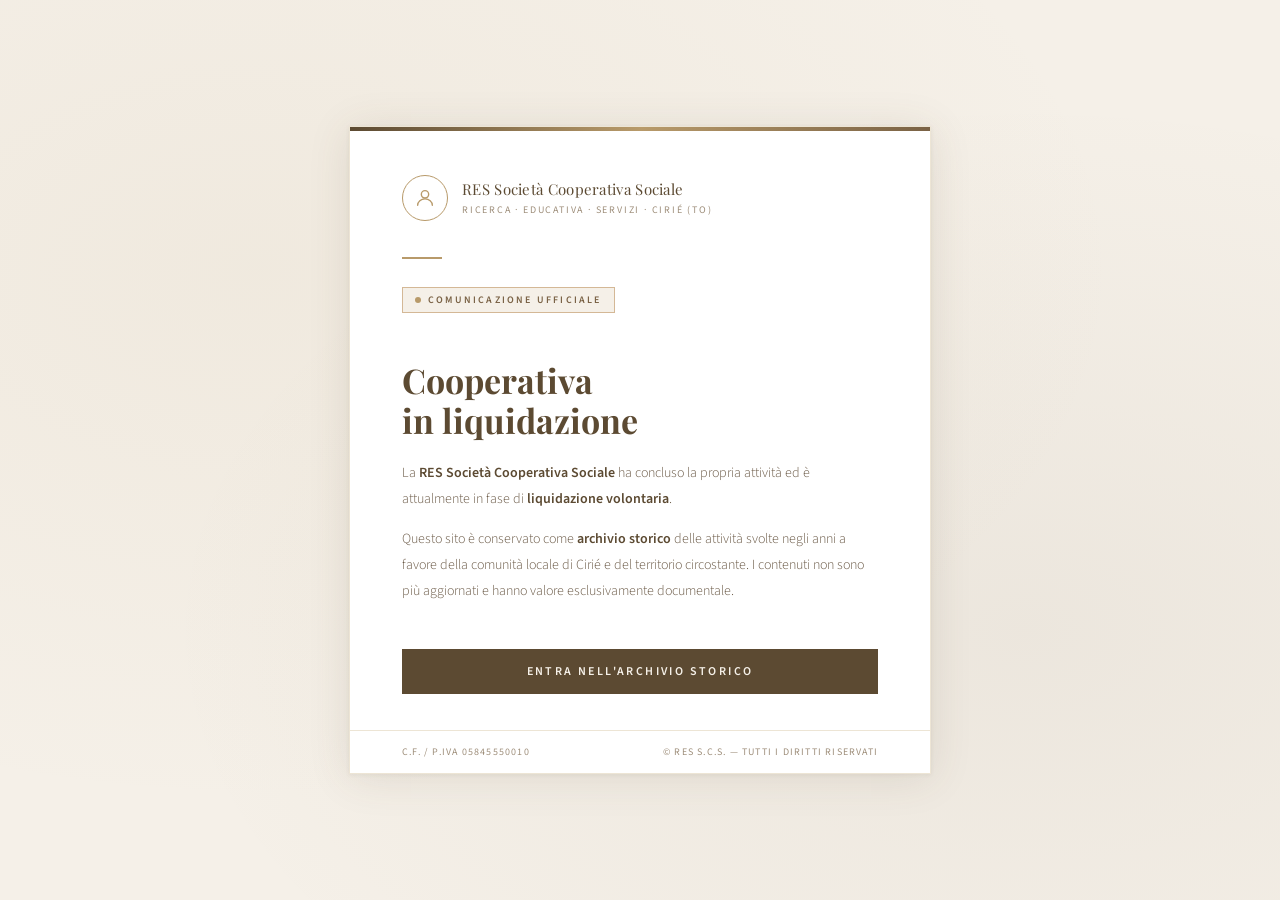
==== index.html @ 7092dd10 "Add files via upload inserito avviso di liquidazione" ====
<!DOCTYPE html>
<html lang="it">
  <head>
    <meta content="text/html; charset=utf-8" http-equiv="content-type">
    <title>RES Società Cooperativa Sociale</title>
    <meta name="viewport" content="width=device-width, initial-scale=0.65">
    <link href="stile.css" rel="stylesheet" type="text/css">
    <meta content="Ricerca Educativa Servizio Società Cooperativa Sociale. CIRIE' via delle ginestre, 1. Servizi educativi a favore di persone disabili." name="description">
    <meta content="coop torino canavese" name="keywords">
    <link rel="icon" href="/img/favicon.ico">
    <link href="https://fonts.googleapis.com/css2?family=Playfair+Display:wght@400;700&family=Source+Sans+3:wght@300;400;600&display=swap" rel="stylesheet"/>
    <style>
      :root {
        --brown:     #5c4a32;
        --brown-mid: #7a6245;
        --gold:      #b89a6a;
        --gold-light:#d4b896;
        --cream:     #f5f0e8;
        --cream-dark:#ede5d5;
        --muted:     #9e8e7a;
      }

      #splash {
        position: fixed;
        inset: 0;
        z-index: 9999;
        display: flex;
        align-items: center;
        justify-content: center;
        background: var(--cream);
        transition: opacity 0.8s ease, visibility 0.8s ease;
      }

      #splash::before {
        content: '';
        position: absolute;
        inset: 0;
        background-image:
          radial-gradient(ellipse at 20% 30%, rgba(180,155,110,0.08) 0%, transparent 60%),
          radial-gradient(ellipse at 80% 70%, rgba(92,74,50,0.06) 0%, transparent 60%);
        pointer-events: none;
      }

      #splash.hidden {
        opacity: 0;
        visibility: hidden;
        pointer-events: none;
      }

      .splash-card {
        position: relative;
        z-index: 2;
        width: min(580px, 92vw);
        background: white;
        border: 1px solid var(--cream-dark);
        box-shadow: 0 4px 40px rgba(92,74,50,0.12), 0 1px 4px rgba(92,74,50,0.08);
        animation: fadeIn 0.9s cubic-bezier(0.16, 1, 0.3, 1) both;
        font-family: 'Source Sans 3', sans-serif;
      }

      @keyframes fadeIn {
        from { opacity: 0; transform: translateY(24px); }
        to   { opacity: 1; transform: translateY(0); }
      }

      .card-topline {
        height: 4px;
        background: linear-gradient(90deg, var(--brown), var(--gold), var(--brown-mid));
      }

      .card-body {
        padding: 44px 52px 36px;
        box-sizing: border-box;
      }

      .card-logo {
        display: flex;
        align-items: center;
        gap: 14px;
        margin-bottom: 36px;
      }

      .card-logo-icon {
        width: 44px;
        height: 44px;
        border: 1.5px solid var(--gold);
        border-radius: 50%;
        display: flex;
        align-items: center;
        justify-content: center;
        flex-shrink: 0;
      }

      .card-logo-icon svg { width: 22px; height: 22px; }

      .card-logo-name {
        font-family: 'Playfair Display', serif;
        font-size: 15px;
        color: var(--brown);
        letter-spacing: 0.02em;
        line-height: 1.3;
      }

      .card-logo-sub {
        font-size: 10px;
        letter-spacing: 0.18em;
        text-transform: uppercase;
        color: var(--muted);
        margin-top: 3px;
      }

      .s-divider {
        width: 40px;
        height: 1.5px;
        background: var(--gold);
        margin-bottom: 28px;
      }

      .badge {
        display: inline-flex;
        align-items: center;
        gap: 7px;
        font-size: 10px;
        font-weight: 600;
        letter-spacing: 0.22em;
        text-transform: uppercase;
        color: var(--brown-mid);
        background: var(--cream);
        border: 1px solid var(--gold-light);
        padding: 5px 12px;
        margin-bottom: 24px;
      }

      .badge-dot {
        width: 6px; height: 6px;
        border-radius: 50%;
        background: var(--gold);
        animation: pulse 2.5s ease-in-out infinite;
      }

      @keyframes pulse {
        0%,100% { opacity: 1; }
        50%      { opacity: 0.3; }
      }

      .card-title {
        font-family: 'Playfair Display', serif;
        font-size: clamp(26px, 5vw, 34px);
        line-height: 1.2;
        color: var(--brown);
        margin-bottom: 20px;
      }

      .card-text {
        font-size: 14px;
        font-weight: 300;
        line-height: 1.85;
        color: #6b5a47;
        margin-bottom: 12px;
      }

      .card-text strong {
        font-weight: 600;
        color: var(--brown);
      }

      .card-btn {
        width: 100%;
        padding: 14px;
        background: var(--brown);
        color: var(--cream);
        border: none;
        font-family: 'Source Sans 3', sans-serif;
        font-size: 12px;
        font-weight: 600;
        letter-spacing: 0.2em;
        text-transform: uppercase;
        cursor: pointer;
        transition: background 0.2s;
        margin-top: 32px;
        box-sizing: border-box;
      }

      .card-btn:hover { background: var(--brown-mid); }
      .card-btn:active { transform: scale(0.99); }

      .card-footer {
        border-top: 1px solid var(--cream-dark);
        padding: 14px 52px;
        display: flex;
        justify-content: space-between;
        align-items: center;
        flex-wrap: wrap;
        gap: 6px;
      }

      .card-footer span {
        font-size: 10px;
        letter-spacing: 0.12em;
        color: var(--muted);
        text-transform: uppercase;
        font-family: 'Source Sans 3', sans-serif;
      }
    </style>
  </head>
  <body leftmargin="0" topmargin="0" style="background-color: rgb(127, 211, 0);" marginheight="0" marginwidth="0">

    <!-- ══════════════════════ SPLASH ══════════════════════ -->
    <div id="splash">
      <div class="splash-card">

        <div class="card-topline"></div>

        <div class="card-body">

          <div class="card-logo">
            <div class="card-logo-icon">
              <svg viewBox="0 0 24 24" fill="none" stroke="#b89a6a" stroke-width="1.5" stroke-linecap="round" stroke-linejoin="round">
                <circle cx="12" cy="8" r="4"/>
                <path d="M4 20c0-4 3.6-7 8-7s8 3 8 7"/>
              </svg>
            </div>
            <div>
              <div class="card-logo-name">RES Società Cooperativa Sociale</div>
              <div class="card-logo-sub">Ricerca · Educativa · Servizi · Cirié (TO)</div>
            </div>
          </div>

          <div class="s-divider"></div>

          <div class="badge">
            <span class="badge-dot"></span>
            Comunicazione ufficiale
          </div>

          <h1 class="card-title">Cooperativa<br/>in liquidazione</h1>

          <p class="card-text">
            La <strong>RES Società Cooperativa Sociale</strong> ha concluso la propria attività
            ed è attualmente in fase di <strong>liquidazione volontaria</strong>.
          </p>

          <p class="card-text">
            Questo sito è conservato come <strong>archivio storico</strong> delle attività
            svolte negli anni a favore della comunità locale di Cirié e del territorio circostante.
            I contenuti non sono più aggiornati e hanno valore esclusivamente documentale.
          </p>

          <button class="card-btn" onclick="enterSite()">
            Entra nell'archivio storico
          </button>

        </div>

        <div class="card-footer">
          <span>C.F. / P.IVA 05845550010</span>
          <span>© RES s.c.s. — Tutti i diritti riservati</span>
        </div>

      </div>
    </div>
    <!-- ════════════════════════════════════════════════════ -->

    <table class="top" border="0" cellpadding="0" cellspacing="0" width="100%">
      <tbody>
        <tr>
          <td bgcolor="#ff7417"><img src="img/res-scs.gif" alt="RES Cooperativa Sociale. Ricerca Educativa Servizi, per la comunita'&#xe0; locale" height="70" border="0" width="580"></td>
        </tr>
      </tbody>
    </table>
    <table class="centro" border="0" cellpadding="0" cellspacing="0" width="100%">
      <tbody>
        <tr>
          <td bgcolor="#002d6b"><img src="img/menu_home.gif" alt="Impresa sociale, perche' organizza, genera, coltiva, produce, socialita'" usemap="#Map" class="menuhome" height="255" border="0" width="588"></td>
        </tr>
      </tbody>
    </table>
    <map name="Map">
      <area shape="rect" coords="34,80,128,107" href="la-storia.htm" alt="la nostra storia">
      <area shape="rect" coords="441,16,560,43" href="impresa-nel-territorio.htm" alt="Impresa nel territorio">
      <area shape="rect" coords="405,84,528,107" href="impresa-del-territorio.htm" alt="Impresa del territorio: i progetti per il territorio">
      <area shape="rect" coords="447,143,554,169" href="impresa-al-territorio.htm" alt="Impresa al territorio: i servizi della cooperativa">
      <area shape="rect" coords="194,143,362,179" href="scelta-campo.htm" alt="i valori della cooperativa">
    </map>
    <table itemscope="" itemtype="http://schema.org/Organization" class="down" border="0" cellpadding="0" cellspacing="0" width="100%">
      <tbody>
        <tr>
          <td>
            <div style="text-align: left;"><a href="tel:+393703114809">Tel. <span itemprop="telephone">370 3114809</span></a>&nbsp; -&nbsp;
              e-mail: <a href="mailto:info@cooperativares.it"> <span itemprop="email">info@cooperativares.it</span></a><br>
              &nbsp;
              <meta itemprop="logo" content="http://cooperativares.it/img/logo-res.png">
              <meta itemprop="description" content="Ricerca Educativa Servizio Cooperativa Sociale. Servizi residenziali per persone disabili.">
              <br>
              <a itemprop="url" href="http://cooperativares.it"><span style="display:block;"><strong itemprop="name">RES s.c.s.</strong></span></a>
              <span itemprop="address" itemscope="" itemtype="http://schema.org/PostalAddress">
                <span itemprop="streetAddress">via delle ginestre, 1</span><br>
                <span itemprop="postalCode">10073</span> <span itemprop="addressLocality">CIRIE'</span>
                <span itemprop="addressRegion">(TO)</span>
                <meta itemprop="addressCountry" content="IT">
                <meta name="viewport" content="width=device-width">
              </span><br>
              C.F. e P. IVA: 05845550010<br>
              PEC: <a href="mailto:coopres@pec.confcooperative.it">coopres@pec.confcooperative.it</a><br>
            </div>
          </td>
        </tr>
      </tbody>
    </table>

    <script>
      function enterSite() {
        document.getElementById('splash').classList.add('hidden');
        document.body.style.overflow = 'auto';
      }
    </script>

  </body>
</html>
---- stile.css ----
.menuhome {margin-left:50px;margin-bottom:20px;}

.down { font-family: Verdana, Arial, Helvetica, sans-serif;font-size: 12px; padding: 5px;  }
.down a:link { color:#f30;font-size: 12px; font-weight:bold; }
.down a:visited { color:#000000;font-size: 12px; font-weight:bold; }
.down a:hover { color:#000000;font-size: 12px; font-weight:bold; }

.down div { margin: 5px;  }


.menu { font-family: Verdana, Arial, Helvetica, sans-serif;font-size: 12px; padding: 10px; color:#e4e4e4; }
.menu a:link { font-size: 12px; font-weight:bold;color:white;text-decoration:none; }
.menu a:visited { font-size: 12px; font-weight:bold;color:white;text-decoration:none; }
.menu a:hover { font-size: 12px; font-weight:bold;color:white;text-decoration:underline; }


.contenuti { font-family: Verdana, Arial, Helvetica, sans-serif;font-size: 12px; padding: 5px;  }
.contenuti h1 { font-family: Verdana, Arial, Helvetica, sans-serif;font-size: 13px; font-weight:bold; color:#f30; padding: 5px;  }
.contenuti { font-family: Verdana, Arial, Helvetica, sans-serif;font-size: 12px; padding: 5px;  }
.contenuti li.esterno {list-style-image:  url(img/p_rombo.gif);margin:10px 0px 0px 0px;list-style-position:outside}
.contenuti li.interno {list-style: circle; margin:0px 0px 0px 0px;list-style-position:outside}
.contenuti a:link { color:#f30; }
.contenuti a:visited { color:#f30; }
.contenuti a:hover { color:#000;text-decoration:none; }

.sommario {color:#F30;font-weight:bold;margin:4px;padding: 4px;}
.sommario a:link {color:#002D6B;font-weight:bold;margin:4px;padding: 4px;}
.sommario a:visited {color:#333333;font-weight:bold;margin:4px;padding: 4px;}
.sommario a:hover {color:#f30;font-weight:bold;margin:4px;padding: 4px;}
.sommario li {list-style: square;color:#000000;list-style-position:outside}

.box {color:#002D6B;font-weight:bold;border: 1px #f30 dotted;background-color: #f9f9f9;margin:4px;padding: 4px;}

.box2 {color:#000000;border: 1px #002D6B dotted;background-color: #ffffff;margin:4px;padding: 4px;}
.box2 h2 {font-size:12px;color:#f30;font-weight:bold;}

.citazione {width:350px;color:#002D6B;border: 1px #002D6B solid;background-color: #ffffff;margin:4px;padding: 4px;}
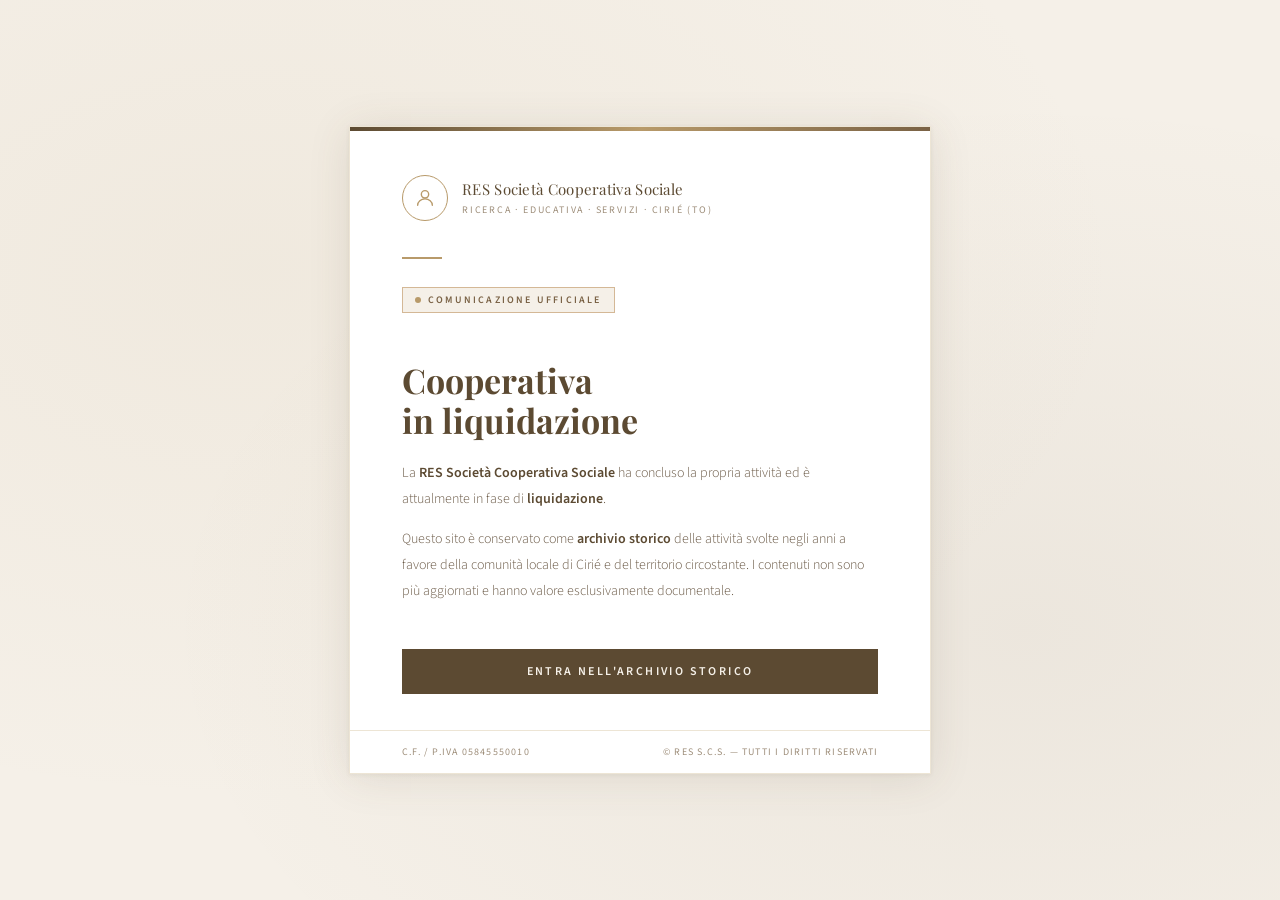
==== commit 8010e3bb: "inserito banner liquidazione" ====
--- a/index.html
+++ b/index.html
@@ -237,7 +237,7 @@
 
           <p class="card-text">
             La <strong>RES Società Cooperativa Sociale</strong> ha concluso la propria attività
-            ed è attualmente in fase di <strong>liquidazione volontaria</strong>.
+            ed è attualmente in fase di <strong>liquidazione</strong>.
           </p>
 
           <p class="card-text">
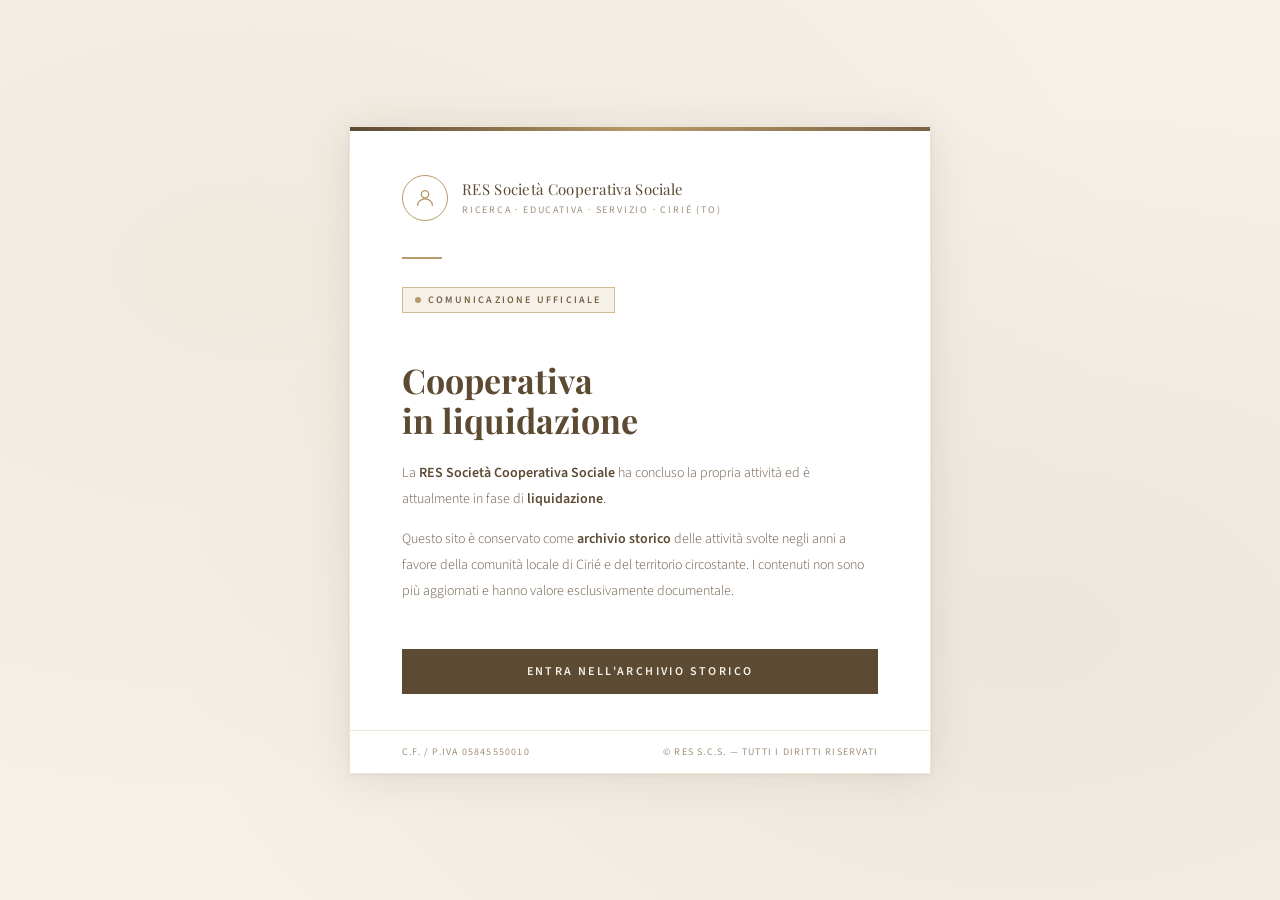
==== commit 5d1abfd4: "inserito banner iniziale per liquidazione" ====
--- a/index.html
+++ b/index.html
@@ -222,7 +222,7 @@
             </div>
             <div>
               <div class="card-logo-name">RES Società Cooperativa Sociale</div>
-              <div class="card-logo-sub">Ricerca · Educativa · Servizi · Cirié (TO)</div>
+              <div class="card-logo-sub">Ricerca · Educativa · Servizio · Cirié (TO)</div>
             </div>
           </div>
 
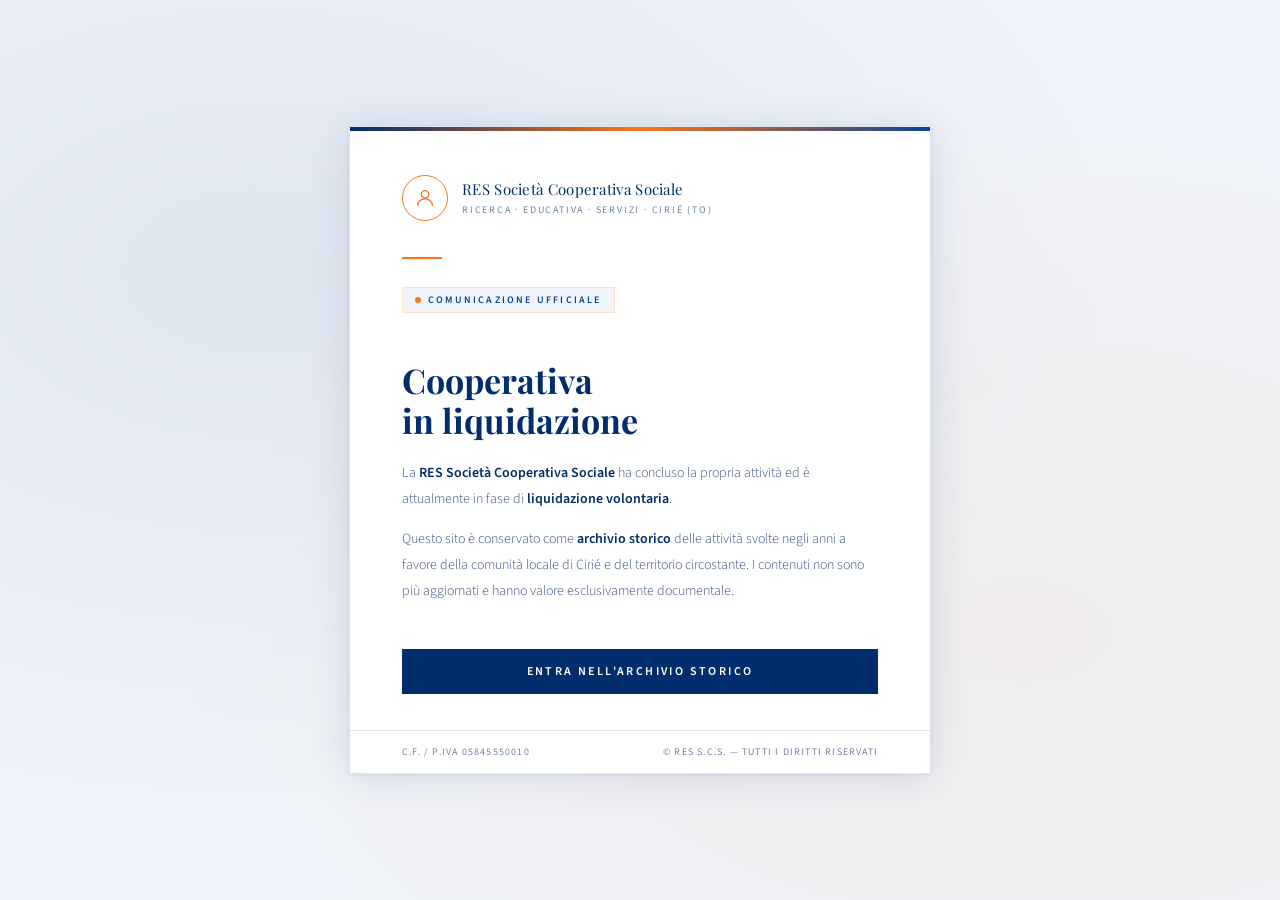
==== commit d933d635: "Add files via upload inserito banner avviso liquidazione" ====
--- a/index.html
+++ b/index.html
@@ -11,13 +11,13 @@
     <link href="https://fonts.googleapis.com/css2?family=Playfair+Display:wght@400;700&family=Source+Sans+3:wght@300;400;600&display=swap" rel="stylesheet"/>
     <style>
       :root {
-        --brown:     #5c4a32;
-        --brown-mid: #7a6245;
-        --gold:      #b89a6a;
-        --gold-light:#d4b896;
-        --cream:     #f5f0e8;
-        --cream-dark:#ede5d5;
-        --muted:     #9e8e7a;
+        --blue:      #002d6b;
+        --blue-mid:  #0a4494;
+        --orange:    #ff7417;
+        --orange-light: #ffe0c8;
+        --bg:        #f0f4fa;
+        --bg-dark:   #dce6f5;
+        --muted:     #6b82a8;
       }
 
       #splash {
@@ -27,7 +27,7 @@
         display: flex;
         align-items: center;
         justify-content: center;
-        background: var(--cream);
+        background: var(--bg);
         transition: opacity 0.8s ease, visibility 0.8s ease;
       }
 
@@ -36,8 +36,8 @@
         position: absolute;
         inset: 0;
         background-image:
-          radial-gradient(ellipse at 20% 30%, rgba(180,155,110,0.08) 0%, transparent 60%),
-          radial-gradient(ellipse at 80% 70%, rgba(92,74,50,0.06) 0%, transparent 60%);
+          radial-gradient(ellipse at 20% 30%, rgba(0,45,107,0.07) 0%, transparent 60%),
+          radial-gradient(ellipse at 80% 70%, rgba(255,116,23,0.06) 0%, transparent 60%);
         pointer-events: none;
       }
 
@@ -52,8 +52,8 @@
         z-index: 2;
         width: min(580px, 92vw);
         background: white;
-        border: 1px solid var(--cream-dark);
-        box-shadow: 0 4px 40px rgba(92,74,50,0.12), 0 1px 4px rgba(92,74,50,0.08);
+        border: 1px solid var(--bg-dark);
+        box-shadow: 0 4px 40px rgba(0,45,107,0.12), 0 1px 4px rgba(0,45,107,0.08);
         animation: fadeIn 0.9s cubic-bezier(0.16, 1, 0.3, 1) both;
         font-family: 'Source Sans 3', sans-serif;
       }
@@ -65,7 +65,7 @@
 
       .card-topline {
         height: 4px;
-        background: linear-gradient(90deg, var(--brown), var(--gold), var(--brown-mid));
+        background: linear-gradient(90deg, var(--blue), var(--orange), var(--blue-mid));
       }
 
       .card-body {
@@ -83,7 +83,7 @@
       .card-logo-icon {
         width: 44px;
         height: 44px;
-        border: 1.5px solid var(--gold);
+        border: 1.5px solid var(--orange);
         border-radius: 50%;
         display: flex;
         align-items: center;
@@ -96,7 +96,7 @@
       .card-logo-name {
         font-family: 'Playfair Display', serif;
         font-size: 15px;
-        color: var(--brown);
+        color: var(--blue);
         letter-spacing: 0.02em;
         line-height: 1.3;
       }
@@ -112,7 +112,7 @@
       .s-divider {
         width: 40px;
         height: 1.5px;
-        background: var(--gold);
+        background: var(--orange);
         margin-bottom: 28px;
       }
 
@@ -124,9 +124,9 @@
         font-weight: 600;
         letter-spacing: 0.22em;
         text-transform: uppercase;
-        color: var(--brown-mid);
-        background: var(--cream);
-        border: 1px solid var(--gold-light);
+        color: var(--blue-mid);
+        background: var(--bg);
+        border: 1px solid var(--orange-light);
         padding: 5px 12px;
         margin-bottom: 24px;
       }
@@ -134,7 +134,7 @@
       .badge-dot {
         width: 6px; height: 6px;
         border-radius: 50%;
-        background: var(--gold);
+        background: var(--orange);
         animation: pulse 2.5s ease-in-out infinite;
       }
 
@@ -147,7 +147,7 @@
         font-family: 'Playfair Display', serif;
         font-size: clamp(26px, 5vw, 34px);
         line-height: 1.2;
-        color: var(--brown);
+        color: var(--blue);
         margin-bottom: 20px;
       }
 
@@ -155,20 +155,20 @@
         font-size: 14px;
         font-weight: 300;
         line-height: 1.85;
-        color: #6b5a47;
+        color: #3a5080;
         margin-bottom: 12px;
       }
 
       .card-text strong {
         font-weight: 600;
-        color: var(--brown);
+        color: var(--blue);
       }
 
       .card-btn {
         width: 100%;
         padding: 14px;
-        background: var(--brown);
-        color: var(--cream);
+        background: var(--blue);
+        color: white;
         border: none;
         font-family: 'Source Sans 3', sans-serif;
         font-size: 12px;
@@ -181,11 +181,11 @@
         box-sizing: border-box;
       }
 
-      .card-btn:hover { background: var(--brown-mid); }
+      .card-btn:hover { background: var(--blue-mid); }
       .card-btn:active { transform: scale(0.99); }
 
       .card-footer {
-        border-top: 1px solid var(--cream-dark);
+        border-top: 1px solid var(--bg-dark);
         padding: 14px 52px;
         display: flex;
         justify-content: space-between;
@@ -215,14 +215,14 @@
 
           <div class="card-logo">
             <div class="card-logo-icon">
-              <svg viewBox="0 0 24 24" fill="none" stroke="#b89a6a" stroke-width="1.5" stroke-linecap="round" stroke-linejoin="round">
+              <svg viewBox="0 0 24 24" fill="none" stroke="#ff7417" stroke-width="1.5" stroke-linecap="round" stroke-linejoin="round">
                 <circle cx="12" cy="8" r="4"/>
                 <path d="M4 20c0-4 3.6-7 8-7s8 3 8 7"/>
               </svg>
             </div>
             <div>
               <div class="card-logo-name">RES Società Cooperativa Sociale</div>
-              <div class="card-logo-sub">Ricerca · Educativa · Servizio · Cirié (TO)</div>
+              <div class="card-logo-sub">Ricerca · Educativa · Servizi · Cirié (TO)</div>
             </div>
           </div>
 
@@ -237,7 +237,7 @@
 
           <p class="card-text">
             La <strong>RES Società Cooperativa Sociale</strong> ha concluso la propria attività
-            ed è attualmente in fase di <strong>liquidazione</strong>.
+            ed è attualmente in fase di <strong>liquidazione volontaria</strong>.
           </p>
 
           <p class="card-text">
@@ -287,7 +287,7 @@
         <tr>
           <td>
             <div style="text-align: left;"><a href="tel:+393703114809">Tel. <span itemprop="telephone">370 3114809</span></a>&nbsp; -&nbsp;
-              e-mail: <a href="mailto:info@cooperativares.it"> <span itemprop="email">info@cooperativares.it</span></a><br>
+              e-mail: <a href="/cdn-cgi/l/email-protection#6801060e07280b0707180d1a091c011e091a0d1b46011c"> <span itemprop="email"><span class="__cf_email__" data-cfemail="cfa6a1a9a08faca0a0bfaabdaebba6b9aebdaabce1a6bb">[email&#160;protected]</span></span></a><br>
               &nbsp;
               <meta itemprop="logo" content="http://cooperativares.it/img/logo-res.png">
               <meta itemprop="description" content="Ricerca Educativa Servizio Cooperativa Sociale. Servizi residenziali per persone disabili.">
@@ -301,19 +301,4 @@
                 <meta name="viewport" content="width=device-width">
               </span><br>
               C.F. e P. IVA: 05845550010<br>
-              PEC: <a href="mailto:coopres@pec.confcooperative.it">coopres@pec.confcooperative.it</a><br>
-            </div>
-          </td>
-        </tr>
-      </tbody>
-    </table>
-
-    <script>
-      function enterSite() {
-        document.getElementById('splash').classList.add('hidden');
-        document.body.style.overflow = 'auto';
-      }
-    </script>
-
-  </body>
-</html>
+              PEC: <a href="/cdn-cgi/l/email-protection#15767a7a65677066556570763b767a7b73767a7a65706774617c63703b7c61"><span class="__cf_email__" data-cfemail="50333f3f20223523102035337e333f3e36333f3f20352231243926357e3924">[email&#160;pro
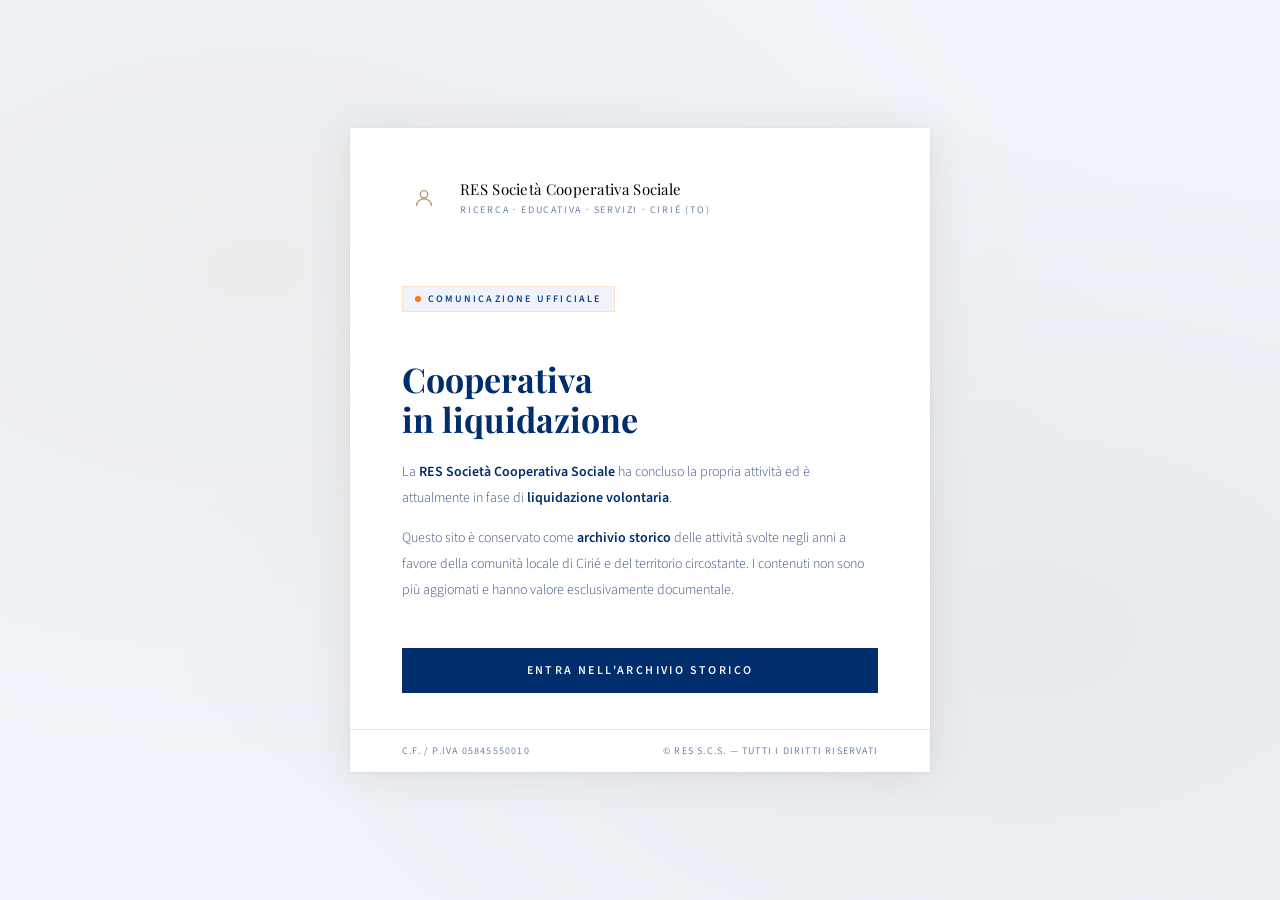
==== commit d12d1c7a: "aggiunto banner" ====
--- a/index.html
+++ b/index.html
@@ -11,13 +11,13 @@
     <link href="https://fonts.googleapis.com/css2?family=Playfair+Display:wght@400;700&family=Source+Sans+3:wght@300;400;600&display=swap" rel="stylesheet"/>
     <style>
       :root {
-        --blue:      #002d6b;
-        --blue-mid:  #0a4494;
-        --orange:    #ff7417;
-        --orange-light: #ffe0c8;
-        --bg:        #f0f4fa;
-        --bg-dark:   #dce6f5;
-        --muted:     #6b82a8;
+       --blue:         #002d6b;
+	   --blue-mid:     #0a4494;
+	   --orange:       #ff7417;
+	   --orange-light: #ffe0c8;
+	   --bg:           #f0f4fa;
+	   --bg-dark:      #dce6f5;
+	   --muted:        #6b82a8;
       }
 
       #splash {
@@ -36,8 +36,8 @@
         position: absolute;
         inset: 0;
         background-image:
-          radial-gradient(ellipse at 20% 30%, rgba(0,45,107,0.07) 0%, transparent 60%),
-          radial-gradient(ellipse at 80% 70%, rgba(255,116,23,0.06) 0%, transparent 60%);
+          radial-gradient(ellipse at 20% 30%, rgba(180,155,110,0.08) 0%, transparent 60%),
+          radial-gradient(ellipse at 80% 70%, rgba(92,74,50,0.06) 0%, transparent 60%);
         pointer-events: none;
       }
 
@@ -52,8 +52,8 @@
         z-index: 2;
         width: min(580px, 92vw);
         background: white;
-        border: 1px solid var(--bg-dark);
-        box-shadow: 0 4px 40px rgba(0,45,107,0.12), 0 1px 4px rgba(0,45,107,0.08);
+        border: 1px solid var(--cream-dark);
+        box-shadow: 0 4px 40px rgba(92,74,50,0.12), 0 1px 4px rgba(92,74,50,0.08);
         animation: fadeIn 0.9s cubic-bezier(0.16, 1, 0.3, 1) both;
         font-family: 'Source Sans 3', sans-serif;
       }
@@ -65,7 +65,7 @@
 
       .card-topline {
         height: 4px;
-        background: linear-gradient(90deg, var(--blue), var(--orange), var(--blue-mid));
+        background: linear-gradient(90deg, var(--brown), var(--gold), var(--brown-mid));
       }
 
       .card-body {
@@ -83,7 +83,7 @@
       .card-logo-icon {
         width: 44px;
         height: 44px;
-        border: 1.5px solid var(--orange);
+        border: 1.5px solid var(--gold);
         border-radius: 50%;
         display: flex;
         align-items: center;
@@ -96,7 +96,7 @@
       .card-logo-name {
         font-family: 'Playfair Display', serif;
         font-size: 15px;
-        color: var(--blue);
+        color: var(--brown);
         letter-spacing: 0.02em;
         line-height: 1.3;
       }
@@ -112,7 +112,7 @@
       .s-divider {
         width: 40px;
         height: 1.5px;
-        background: var(--orange);
+        background: var(--gold);
         margin-bottom: 28px;
       }
 
@@ -168,7 +168,7 @@
         width: 100%;
         padding: 14px;
         background: var(--blue);
-        color: white;
+        color: var(--bg);
         border: none;
         font-family: 'Source Sans 3', sans-serif;
         font-size: 12px;
@@ -215,7 +215,7 @@
 
           <div class="card-logo">
             <div class="card-logo-icon">
-              <svg viewBox="0 0 24 24" fill="none" stroke="#ff7417" stroke-width="1.5" stroke-linecap="round" stroke-linejoin="round">
+              <svg viewBox="0 0 24 24" fill="none" stroke="#b89a6a" stroke-width="1.5" stroke-linecap="round" stroke-linejoin="round">
                 <circle cx="12" cy="8" r="4"/>
                 <path d="M4 20c0-4 3.6-7 8-7s8 3 8 7"/>
               </svg>
@@ -287,7 +287,7 @@
         <tr>
           <td>
             <div style="text-align: left;"><a href="tel:+393703114809">Tel. <span itemprop="telephone">370 3114809</span></a>&nbsp; -&nbsp;
-              e-mail: <a href="/cdn-cgi/l/email-protection#6801060e07280b0707180d1a091c011e091a0d1b46011c"> <span itemprop="email"><span class="__cf_email__" data-cfemail="cfa6a1a9a08faca0a0bfaabdaebba6b9aebdaabce1a6bb">[email&#160;protected]</span></span></a><br>
+              e-mail: <a href="mailto:info@cooperativares.it"> <span itemprop="email">info@cooperativares.it</span></a><br>
               &nbsp;
               <meta itemprop="logo" content="http://cooperativares.it/img/logo-res.png">
               <meta itemprop="description" content="Ricerca Educativa Servizio Cooperativa Sociale. Servizi residenziali per persone disabili.">
@@ -301,4 +301,19 @@
                 <meta name="viewport" content="width=device-width">
               </span><br>
               C.F. e P. IVA: 05845550010<br>
-              PEC: <a href="/cdn-cgi/l/email-protection#15767a7a65677066556570763b767a7b73767a7a65706774617c63703b7c61"><span class="__cf_email__" data-cfemail="50333f3f20223523102035337e333f3e36333f3f20352231243926357e3924">[email&#160;pro+              PEC: <a href="mailto:coopres@pec.confcooperative.it">coopres@pec.confcooperative.it</a><br>
+            </div>
+          </td>
+        </tr>
+      </tbody>
+    </table>
+
+    <script>
+      function enterSite() {
+        document.getElementById('splash').classList.add('hidden');
+        document.body.style.overflow = 'auto';
+      }
+    </script>
+
+  </body>
+</html>
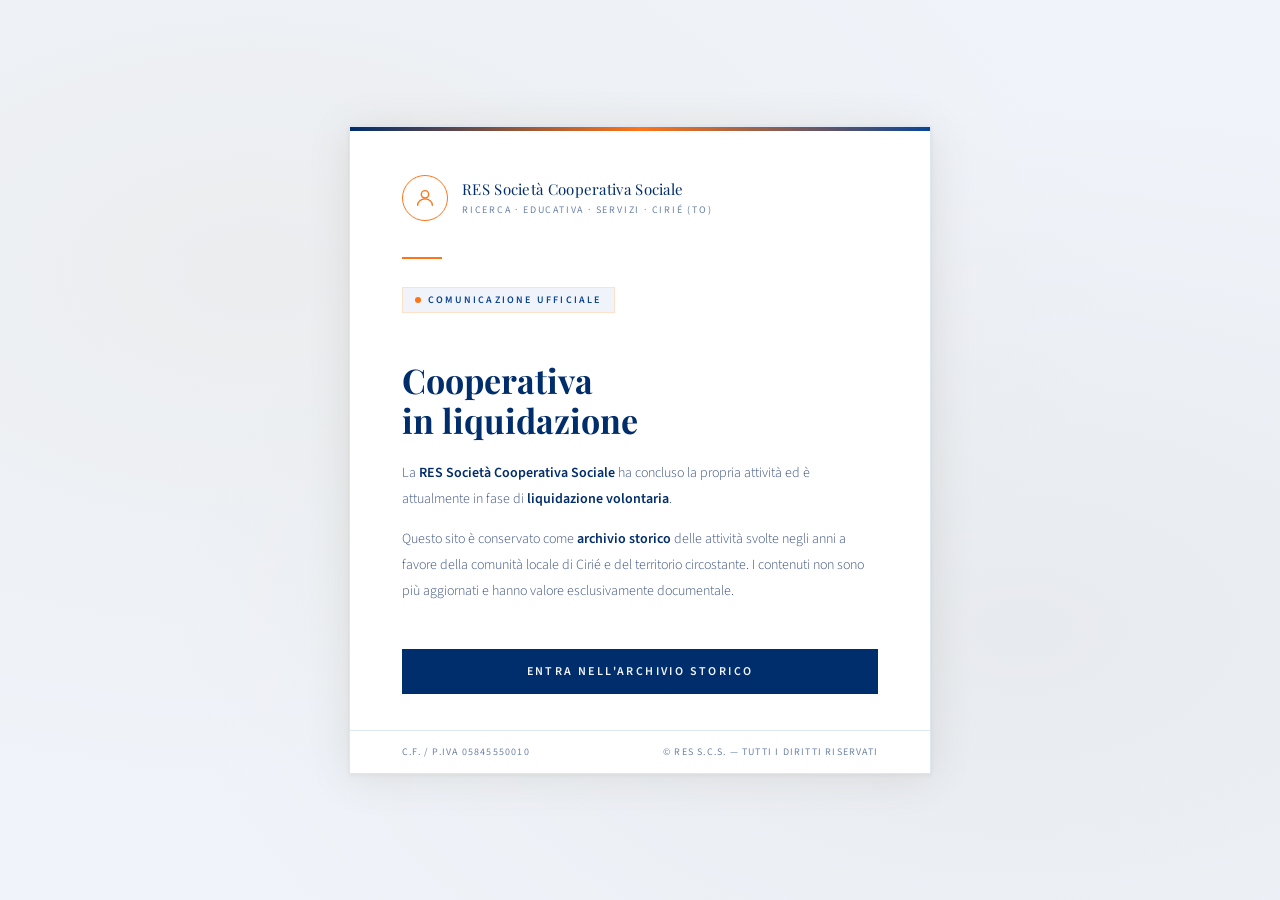
==== commit 42d2474f: "aggiunto banner liquidazione" ====
--- a/index.html
+++ b/index.html
@@ -52,7 +52,7 @@
         z-index: 2;
         width: min(580px, 92vw);
         background: white;
-        border: 1px solid var(--cream-dark);
+        border: 1px solid var(--bg-dark);
         box-shadow: 0 4px 40px rgba(92,74,50,0.12), 0 1px 4px rgba(92,74,50,0.08);
         animation: fadeIn 0.9s cubic-bezier(0.16, 1, 0.3, 1) both;
         font-family: 'Source Sans 3', sans-serif;
@@ -65,7 +65,7 @@
 
       .card-topline {
         height: 4px;
-        background: linear-gradient(90deg, var(--brown), var(--gold), var(--brown-mid));
+        background: linear-gradient(90deg, var(--blue), var(--orange), var(--blue-mid));
       }
 
       .card-body {
@@ -83,7 +83,7 @@
       .card-logo-icon {
         width: 44px;
         height: 44px;
-        border: 1.5px solid var(--gold);
+        border: 1.5px solid var(--orange);
         border-radius: 50%;
         display: flex;
         align-items: center;
@@ -96,7 +96,7 @@
       .card-logo-name {
         font-family: 'Playfair Display', serif;
         font-size: 15px;
-        color: var(--brown);
+        color: var(--blue);
         letter-spacing: 0.02em;
         line-height: 1.3;
       }
@@ -112,7 +112,7 @@
       .s-divider {
         width: 40px;
         height: 1.5px;
-        background: var(--gold);
+        background: var(--orange);
         margin-bottom: 28px;
       }
 
@@ -215,7 +215,7 @@
 
           <div class="card-logo">
             <div class="card-logo-icon">
-              <svg viewBox="0 0 24 24" fill="none" stroke="#b89a6a" stroke-width="1.5" stroke-linecap="round" stroke-linejoin="round">
+              <svg viewBox="0 0 24 24" fill="none" stroke="#ff7417" stroke-width="1.5" stroke-linecap="round" stroke-linejoin="round">
                 <circle cx="12" cy="8" r="4"/>
                 <path d="M4 20c0-4 3.6-7 8-7s8 3 8 7"/>
               </svg>
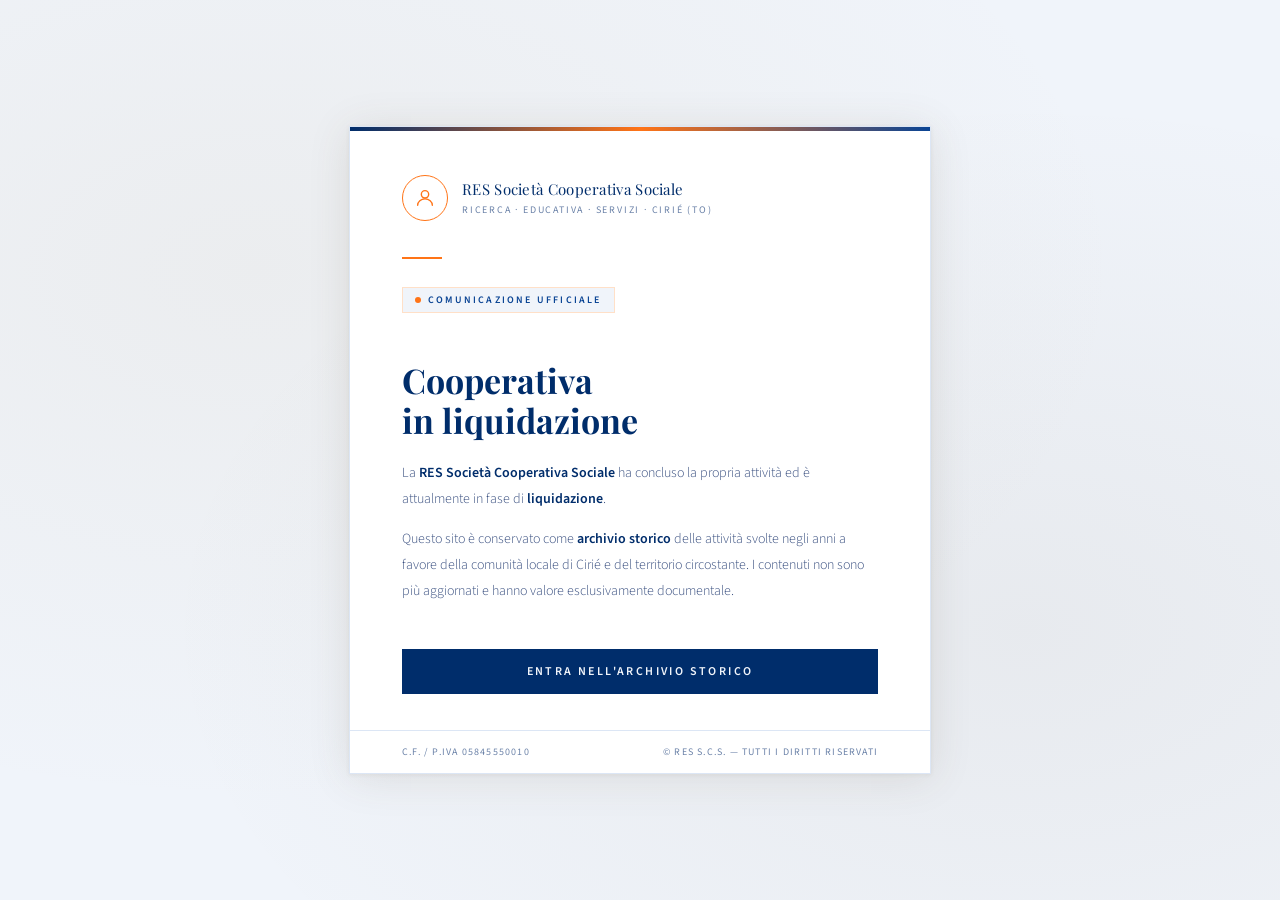
==== commit 6d37243c: "aggiunto banner liquidazione" ====
--- a/index.html
+++ b/index.html
@@ -237,7 +237,7 @@
 
           <p class="card-text">
             La <strong>RES Società Cooperativa Sociale</strong> ha concluso la propria attività
-            ed è attualmente in fase di <strong>liquidazione volontaria</strong>.
+            ed è attualmente in fase di <strong>liquidazione</strong>.
           </p>
 
           <p class="card-text">
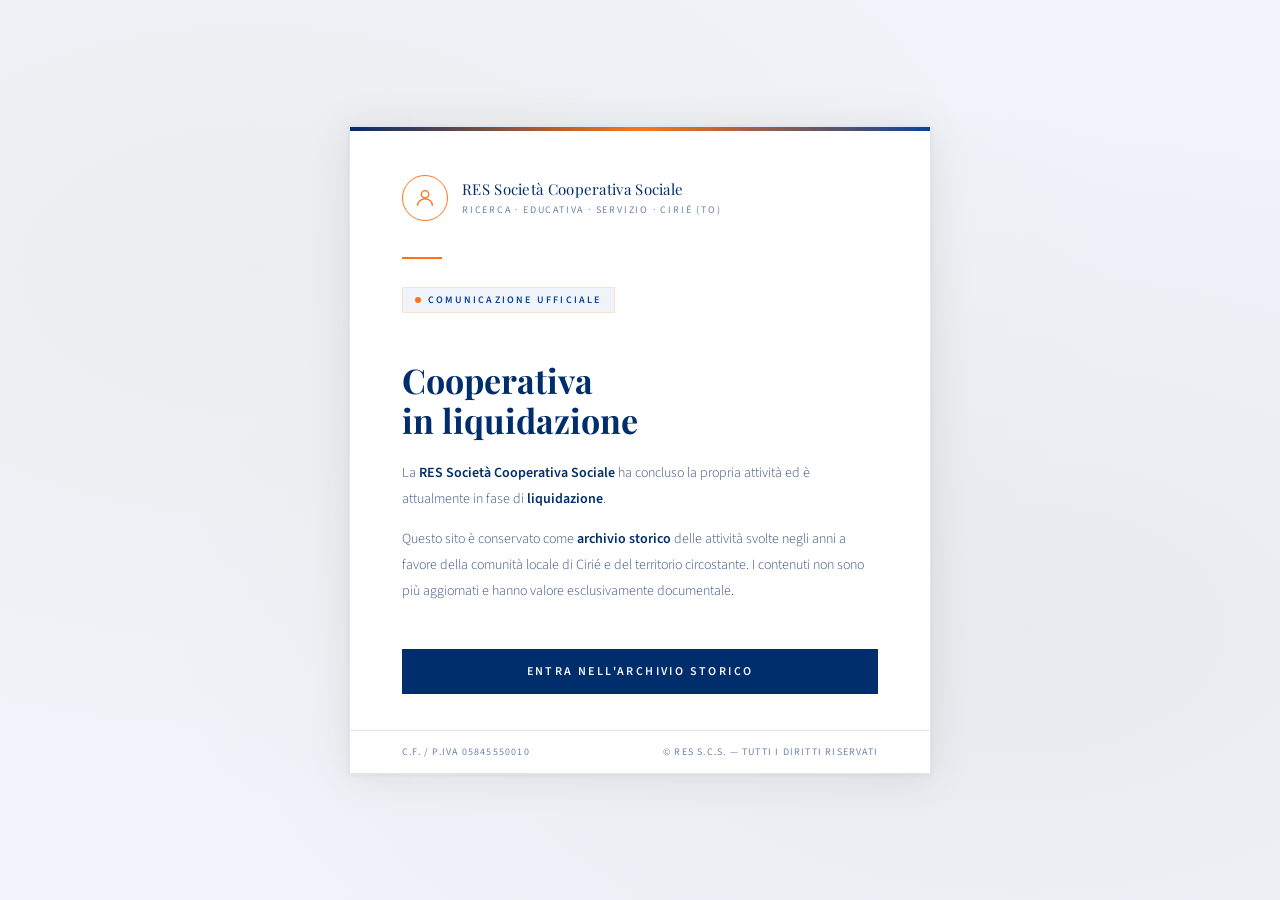
==== commit e31b26d2: "aggiunto banner liquidazione" ====
--- a/index.html
+++ b/index.html
@@ -222,7 +222,7 @@
             </div>
             <div>
               <div class="card-logo-name">RES Società Cooperativa Sociale</div>
-              <div class="card-logo-sub">Ricerca · Educativa · Servizi · Cirié (TO)</div>
+              <div class="card-logo-sub">Ricerca · Educativa · Servizio · Cirié (TO)</div>
             </div>
           </div>
 
